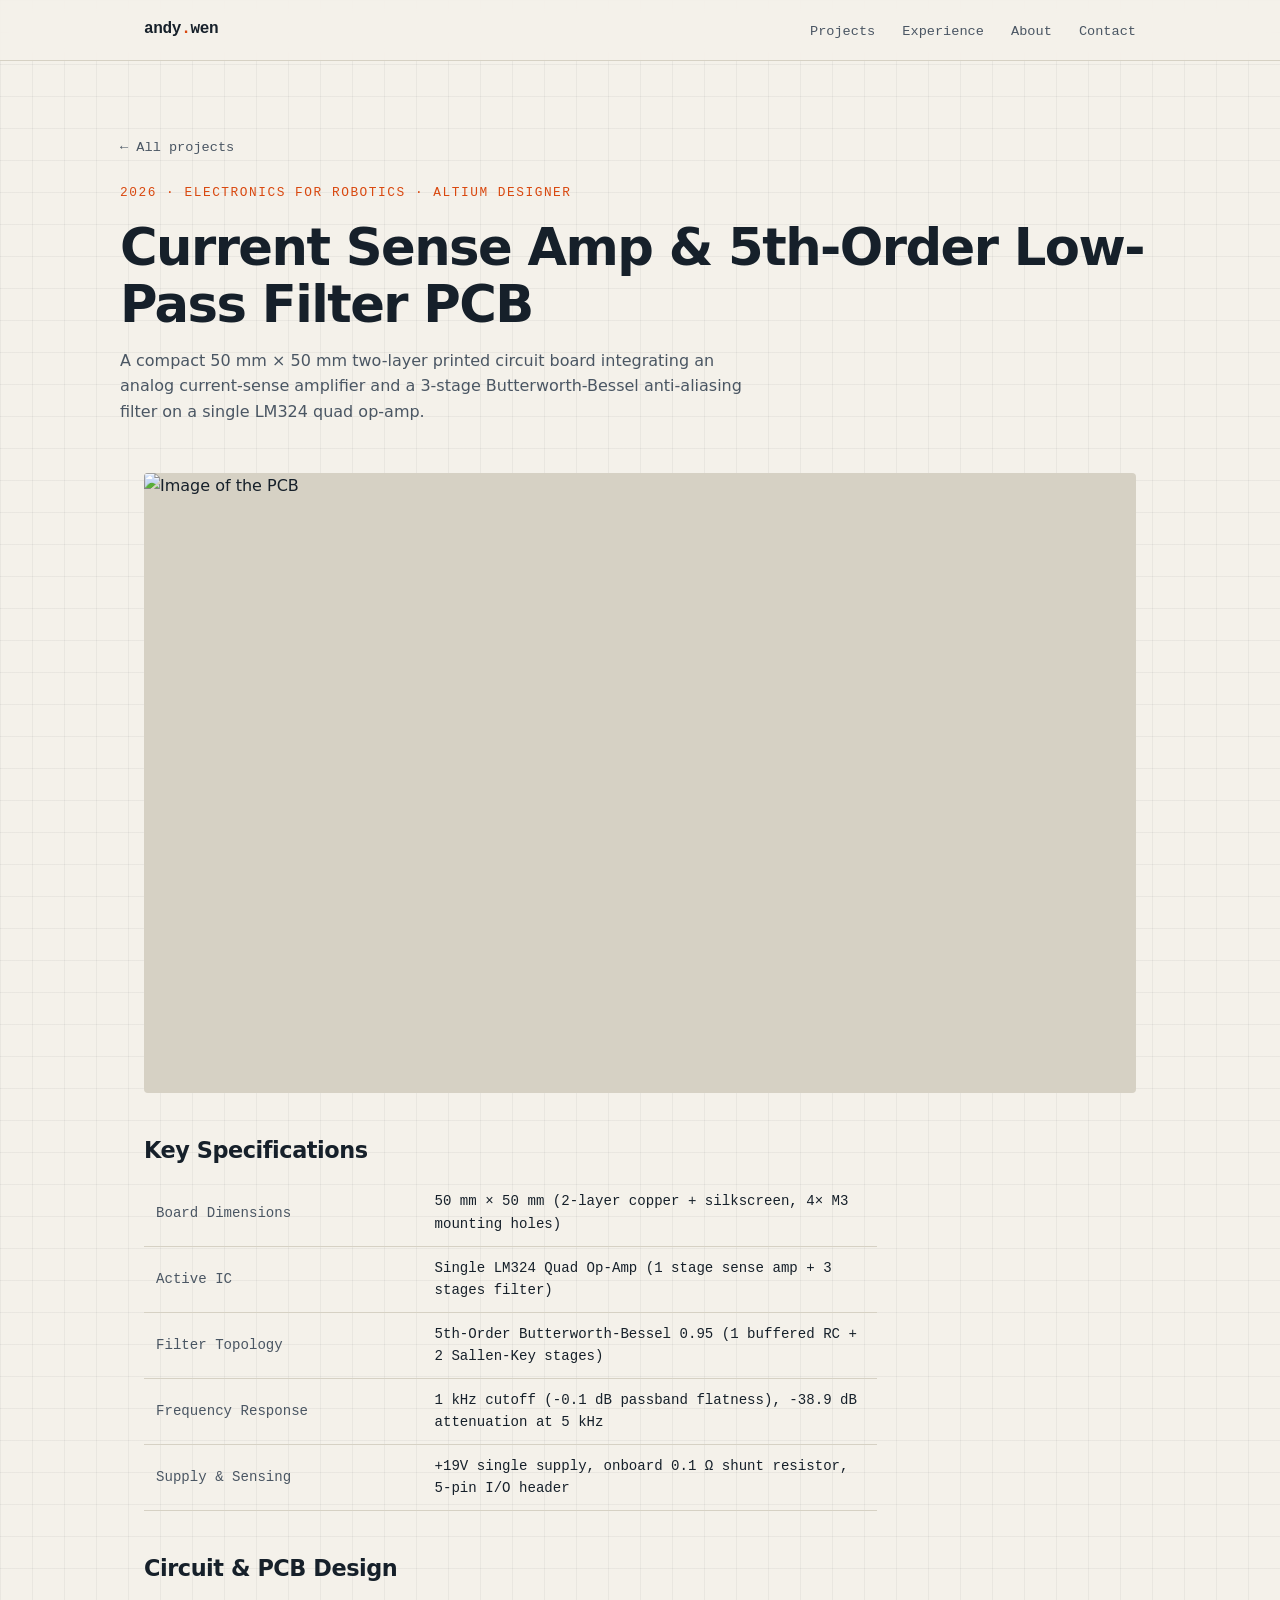
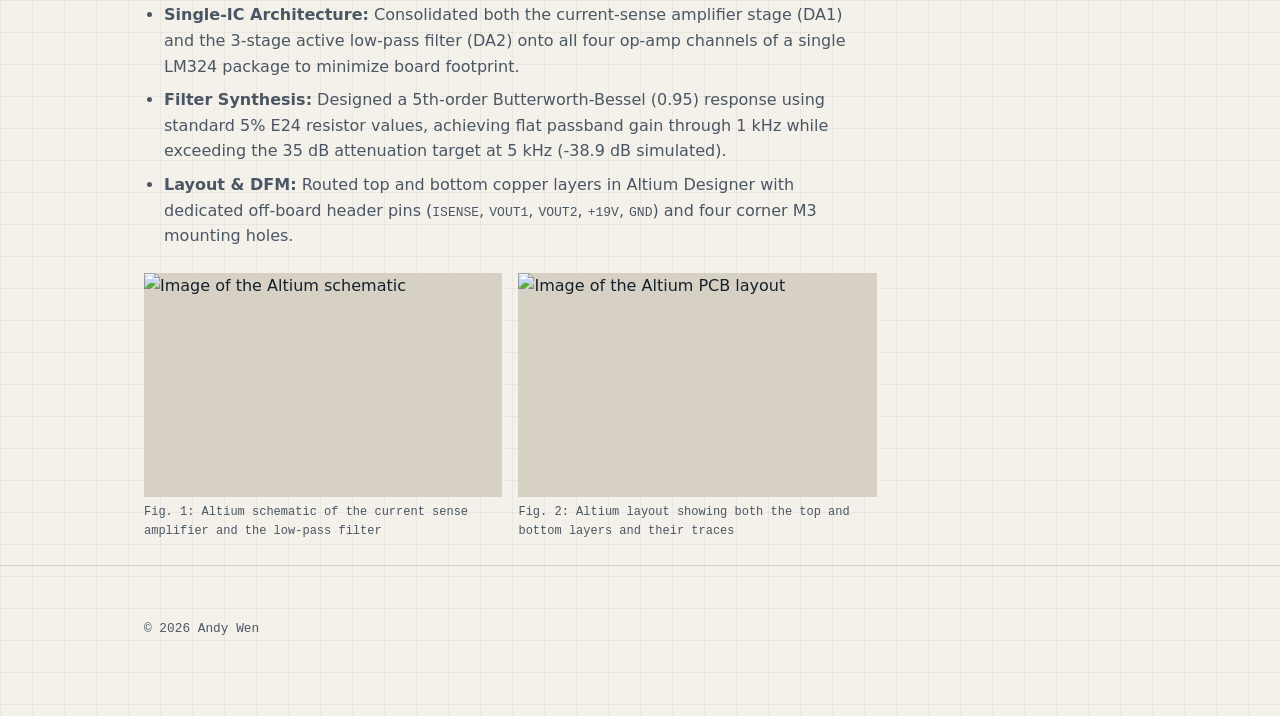
==== projects/lowpass-filter.html @ 67b11e8e "Replace placeholder images with actual images" ====
<!doctype html>
<html lang="en">
<head>
  <meta charset="utf-8">
  <meta name="viewport" content="width=device-width, initial-scale=1">
  <title>Current Sense Amplifier &amp; Low-Pass Filter PCB | Andy Wen</title>
  <link rel="stylesheet" href="../style.css">
</head>
<body>

<header class="site-header">
  <div class="wrap">
    <a class="logo" href="../index.html">andy<span>.</span>wen</a>
    <nav>
      <a href="../index.html#projects">Projects</a>
      <a href="../index.html#experience">Experience</a>
      <a href="../index.html#about">About</a>
      <a href="../index.html#contact">Contact</a>
    </nav>
  </div>
</header>

<main>
  <div class="wrap project-hero">
    <a class="back" href="../index.html#projects">← All projects</a>
    <p class="eyebrow" style="margin-top:24px">2026 · Electronics for Robotics · Altium Designer</p>
    <h1>Current Sense Amp &amp; 5th-Order Low-Pass Filter PCB</h1>
    <p class="lede" style="color:var(--ink-soft);max-width:64ch">
      A compact 50 mm × 50 mm two-layer printed circuit board integrating an analog current-sense amplifier and a 3-stage Butterworth-Bessel anti-aliasing filter on a single LM324 quad op-amp.
    </p>
  </div>

  <div class="wrap">
    <div class="thumb" style="border-radius:4px"><img src="../media/filter/images/board.jpg" alt="Image of the PCB"></div>

    <div class="prose">
      <h2>Key Specifications</h2>
      <table class="specs">
        <tr><th>Board Dimensions</th><td>50 mm × 50 mm (2-layer copper + silkscreen, 4× M3 mounting holes)</td></tr>
        <tr><th>Active IC</th><td>Single LM324 Quad Op-Amp (1 stage sense amp + 3 stages filter)</td></tr>
        <tr><th>Filter Topology</th><td>5th-Order Butterworth-Bessel 0.95 (1 buffered RC + 2 Sallen-Key stages)</td></tr>
        <tr><th>Frequency Response</th><td>1 kHz cutoff (-0.1 dB passband flatness), -38.9 dB attenuation at 5 kHz</td></tr>
        <tr><th>Supply &amp; Sensing</th><td>+19V single supply, onboard 0.1 Ω shunt resistor, 5-pin I/O header</td></tr>
      </table>

      <h2>Circuit &amp; PCB Design</h2>
      <ul>
        <li><strong>Single-IC Architecture:</strong> Consolidated both the current-sense amplifier stage (DA1) and the 3-stage active low-pass filter (DA2) onto all four op-amp channels of a single LM324 package to minimize board footprint.</li>
        <li><strong>Filter Synthesis:</strong> Designed a 5th-order Butterworth-Bessel (0.95) response using standard 5% E24 resistor values, achieving flat passband gain through 1 kHz while exceeding the 35 dB attenuation target at 5 kHz (-38.9 dB simulated).</li>
        <li><strong>Layout &amp; DFM:</strong> Routed top and bottom copper layers in Altium Designer with dedicated off-board header pins (<code>ISENSE</code>, <code>VOUT1</code>, <code>VOUT2</code>, <code>+19V</code>, <code>GND</code>) and four corner M3 mounting holes.</li>
      </ul>

      <div class="gallery">
        <figure>
          <div class="thumb"><img src="../media/filter/images/schematic.jpg" alt="Image of the Altium schematic"></div>
          <figcaption>Fig. 1: Altium schematic of the current sense amplifier and the low-pass filter</figcaption>
        </figure>
        <figure>
          <div class="thumb"><img src="../media/rover/images/layout.jpg" alt="Image of the Altium PCB layout"></div>
          <figcaption>Fig. 2: Altium layout showing both the top and bottom layers and their traces</figcaption>
        </figure>
      </div>
    </div>
  </div>
</main>

<footer>
  <div class="wrap"><p>© 2026 Andy Wen</p></div>
</footer>

</body>
</html>
---- style.css ----
/* ---------- Theme tokens (edit these to re-skin the whole site) ---------- */
:root {
  --bg: #f4f1ea;
  --bg-elev: #fbf9f4;
  --ink: #16202a;
  --ink-soft: #4a5663;
  --line: #d6d1c4;
  --accent: #d9480f;      /* safety orange */
  --accent-ink: #ffffff;
  --grid: rgba(22, 32, 42, 0.05);
  --mono: ui-monospace, "SF Mono", "JetBrains Mono", Menlo, Consolas, monospace;
  --sans: "Inter", system-ui, -apple-system, "Segoe UI", Roboto, sans-serif;
  --radius: 5px;
}

@media (prefers-color-scheme: dark) {
  :root {
    --bg: #0f1620;
    --bg-elev: #151f2b;
    --ink: #e8edf2;
    --ink-soft: #9aa7b5;
    --line: #26323f;
    --accent: #ff7a3d;
    --accent-ink: #0f1620;
    --grid: rgba(255, 255, 255, 0.045);
  }
}

* { box-sizing: border-box; }
html { scroll-behavior: smooth; }

body {
  margin: 0;
  background-color: var(--bg);
  background-image:
    linear-gradient(var(--grid) 1px, transparent 1px),
    linear-gradient(90deg, var(--grid) 1px, transparent 1px);
  background-size: 32px 32px;
  color: var(--ink);
  font-family: var(--sans);
  line-height: 1.6;
  -webkit-font-smoothing: antialiased;
}

a { color: inherit; }
img { max-width: 100%; display: block; }

.wrap { max-width: 1040px; margin: 0 auto; padding: 0 24px; }

/* ---------- Header ---------- */
.site-header {
  position: sticky; top: 0; z-index: 10;
  background: color-mix(in srgb, var(--bg) 88%, transparent);
  backdrop-filter: blur(8px);
  border-bottom: 1px solid var(--line);
}
.site-header .wrap {
  display: flex; align-items: center; justify-content: space-between;
  height: 60px;
}
.logo { font-family: var(--mono); font-weight: 700; text-decoration: none; letter-spacing: -0.02em; }
.logo span { color: var(--accent); }
nav a {
  font-family: var(--mono); font-size: 0.85rem; text-decoration: none;
  margin-left: 22px; color: var(--ink-soft);
}
nav a:hover { color: var(--accent); }

/* ---------- Hero ---------- */
.hero { padding: 96px 0 72px; }
.eyebrow {
  font-family: var(--mono); font-size: 0.8rem; color: var(--accent);
  text-transform: uppercase; letter-spacing: 0.12em; margin: 0 0 16px;
}
.hero h1 {
  font-size: clamp(2.4rem, 6vw, 4.2rem);
  line-height: 1.05; letter-spacing: -0.035em; margin: 0 0 20px; max-width: 16ch;
}
.hero p.lede { font-size: 1.15rem; color: var(--ink-soft); max-width: 58ch; margin: 0 0 32px; }

.btn {
  display: inline-block; font-family: var(--mono); font-size: 0.85rem;
  padding: 12px 20px; border-radius: var(--radius); text-decoration: none;
  border: 1px solid var(--ink); margin-right: 10px; margin-bottom: 10px;
  transition: transform .15s, background .15s;
}
.btn.primary { background: var(--accent); border-color: var(--accent); color: var(--accent-ink); }
.btn:hover { transform: translateY(-2px); }

/* ---------- Sections ---------- */
section { padding: 64px 0; border-top: 1px solid var(--line); }
.section-label {
  font-family: var(--mono); font-size: 0.8rem; color: var(--ink-soft);
  text-transform: uppercase; letter-spacing: 0.12em; margin: 0 0 8px;
}
h2 { font-size: 1.9rem; letter-spacing: -0.02em; margin: 0 0 32px; }

/* ---------- Project cards ---------- */
.projects { display: grid; grid-template-columns: repeat(auto-fill, minmax(300px, 1fr)); gap: 24px; }
.card {
  display: flex; flex-direction: column; text-decoration: none;
  background: var(--bg-elev); border: 1px solid var(--line); border-radius: var(--radius);
  overflow: hidden; transition: transform .2s, border-color .2s, box-shadow .2s;
}
.card:hover { transform: translateY(-4px); border-color: var(--accent); box-shadow: 0 10px 30px -12px rgba(0,0,0,.25); }

.thumb {
  aspect-ratio: 16 / 10; background: var(--line); position: relative; overflow: hidden;
}
.thumb img { width: 100%; height: 100%; object-fit: cover; }
.thumb.placeholder {
  background:
    linear-gradient(rgba(255,255,255,.12) 1px, transparent 1px),
    linear-gradient(90deg, rgba(255,255,255,.12) 1px, transparent 1px),
    #1d3b5c;
  background-size: 20px 20px;
  display: grid; place-items: center;
  font-family: var(--mono); color: rgba(255,255,255,.75); font-size: .8rem;
  padding: 12px; text-align: center;
}

.card-body { padding: 20px; display: flex; flex-direction: column; gap: 10px; flex: 1; }
.card h3 { margin: 0; font-size: 1.15rem; letter-spacing: -0.01em; }
.card p { margin: 0; color: var(--ink-soft); font-size: .95rem; }
.meta { font-family: var(--mono); font-size: .75rem; color: var(--accent); }
.tags { display: flex; flex-wrap: wrap; gap: 6px; margin-top: auto; padding-top: 8px; }
.tag {
  font-family: var(--mono); font-size: .72rem; padding: 3px 8px;
  border: 1px solid var(--line); border-radius: 999px; color: var(--ink-soft);
}

/* ---------- Experience timeline ---------- */
.timeline { display: flex; flex-direction: column; gap: 32px; }
.timeline-item {
  background: var(--bg-elev);
  border: 1px solid var(--line);
  border-left: 3px solid var(--accent);
  border-radius: var(--radius);
  padding: 24px;
}
.timeline-head {
  display: flex; justify-content: space-between; align-items: baseline;
  flex-wrap: wrap; gap: 8px; margin-bottom: 4px;
}
.timeline-head h3 { margin: 0; font-size: 1.15rem; }
.role-sub { font-family: var(--mono); font-size: .82rem; color: var(--ink-soft); margin: 0 0 12px; }
.timeline-item ul { margin: 0; padding-left: 20px; color: var(--ink-soft); font-size: .95rem; }
.timeline-item li { margin-bottom: 6px; }
.coursework { margin: 0; font-size: .92rem; color: var(--ink-soft); }

/* ---------- About / skills ---------- */
.two-col { display: grid; grid-template-columns: 1.2fr 1fr; gap: 48px; }
.skills { list-style: none; padding: 0; margin: 0; }
.skills li { padding: 10px 0; border-bottom: 1px dashed var(--line); font-family: var(--mono); font-size: .85rem; display: flex; justify-content: space-between; gap: 12px; }
.skills li span:first-child { color: var(--ink-soft); flex-shrink: 0; }
.skills li span:last-child { text-align: right; }

/* ---------- Footer ---------- */
footer { padding: 40px 0 64px; border-top: 1px solid var(--line); font-family: var(--mono); font-size: .8rem; color: var(--ink-soft); }
.contact-links { display: flex; flex-wrap: wrap; gap: 20px; }

/* ---------- Project detail page ---------- */
.project-hero { padding: 72px 0 32px; }
.project-hero h1 { font-size: clamp(2rem, 5vw, 3.2rem); letter-spacing: -0.03em; line-height: 1.1; margin: 0 0 16px; }
.back { font-family: var(--mono); font-size: .85rem; text-decoration: none; color: var(--ink-soft); }
.back:hover { color: var(--accent); }
.specs { width: 100%; border-collapse: collapse; font-family: var(--mono); font-size: .88rem; margin: 8px 0 24px; }
.specs th, .specs td { text-align: left; padding: 10px 12px; border-bottom: 1px solid var(--line); }
.specs th { color: var(--ink-soft); font-weight: 500; width: 38%; }
.prose { max-width: 72ch; }
.prose h2 { font-size: 1.4rem; margin: 40px 0 12px; }
.prose ul { color: var(--ink-soft); padding-left: 20px; }
.prose li { margin-bottom: 8px; }
.gallery { display: grid; grid-template-columns: repeat(auto-fill, minmax(260px, 1fr)); gap: 16px; margin: 24px 0; }
figure { margin: 0; }
figcaption { font-family: var(--mono); font-size: .75rem; color: var(--ink-soft); margin-top: 6px; }

@media (max-width: 720px) {
  .two-col { grid-template-columns: 1fr; gap: 32px; }
  nav a { margin-left: 14px; }
  .hero { padding: 64px 0 48px; }
}
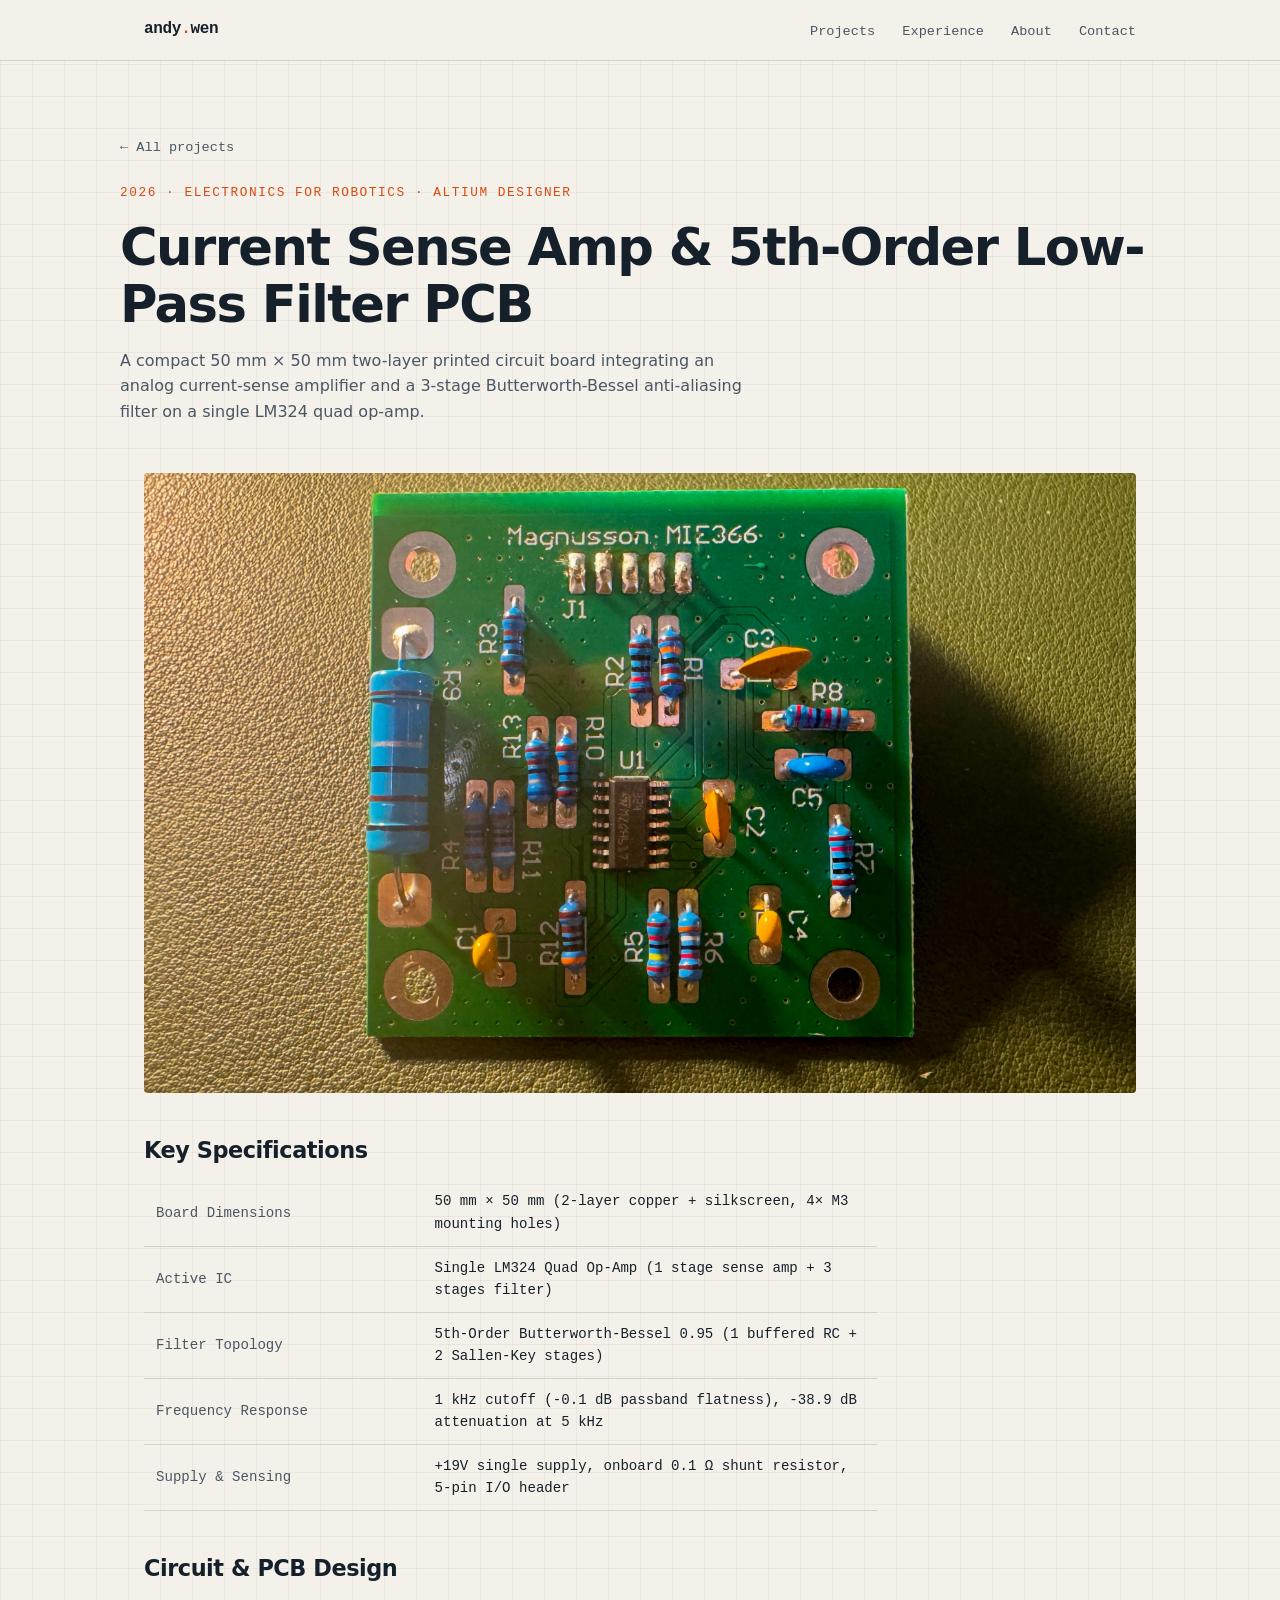
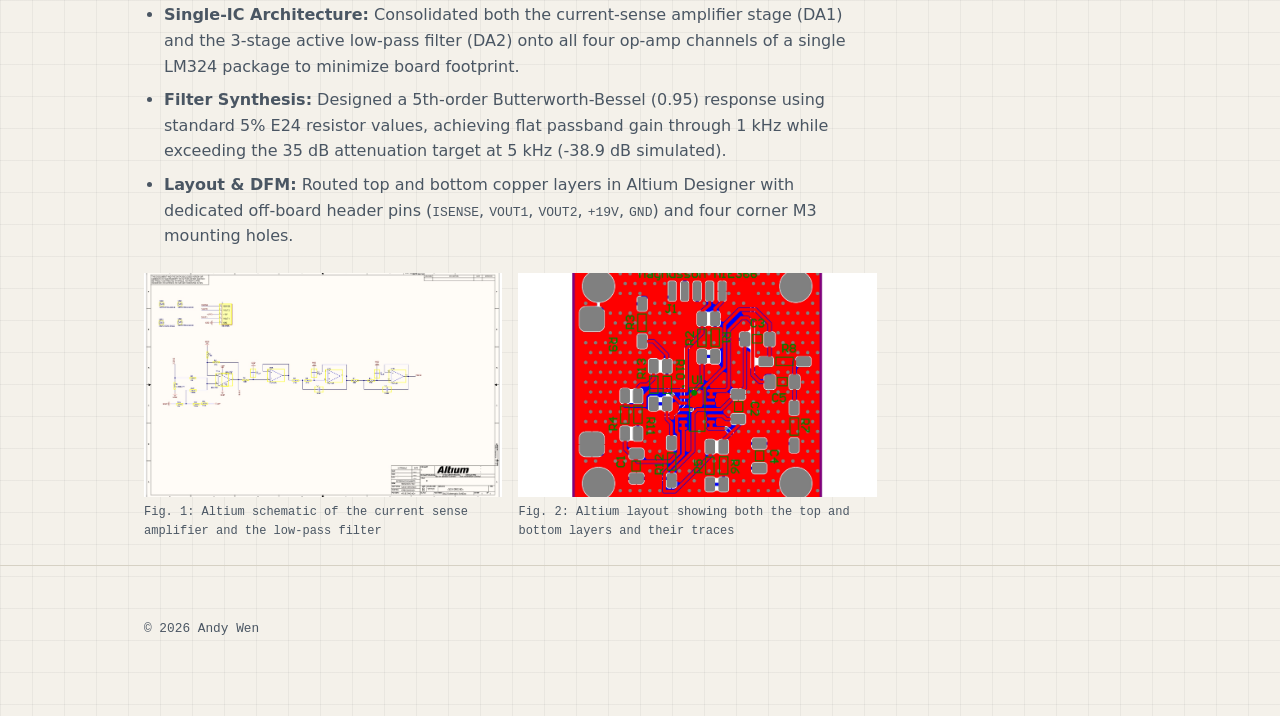
==== commit 61d521e5: "Update PCB layout image source in HTML" ====
--- a/projects/lowpass-filter.html
+++ b/projects/lowpass-filter.html
@@ -56,7 +56,7 @@
           <figcaption>Fig. 1: Altium schematic of the current sense amplifier and the low-pass filter</figcaption>
         </figure>
         <figure>
-          <div class="thumb"><img src="../media/rover/images/layout.jpg" alt="Image of the Altium PCB layout"></div>
+          <div class="thumb"><img src="../media/filter/images/layout.jpg" alt="Image of the Altium PCB layout"></div>
           <figcaption>Fig. 2: Altium layout showing both the top and bottom layers and their traces</figcaption>
         </figure>
       </div>
